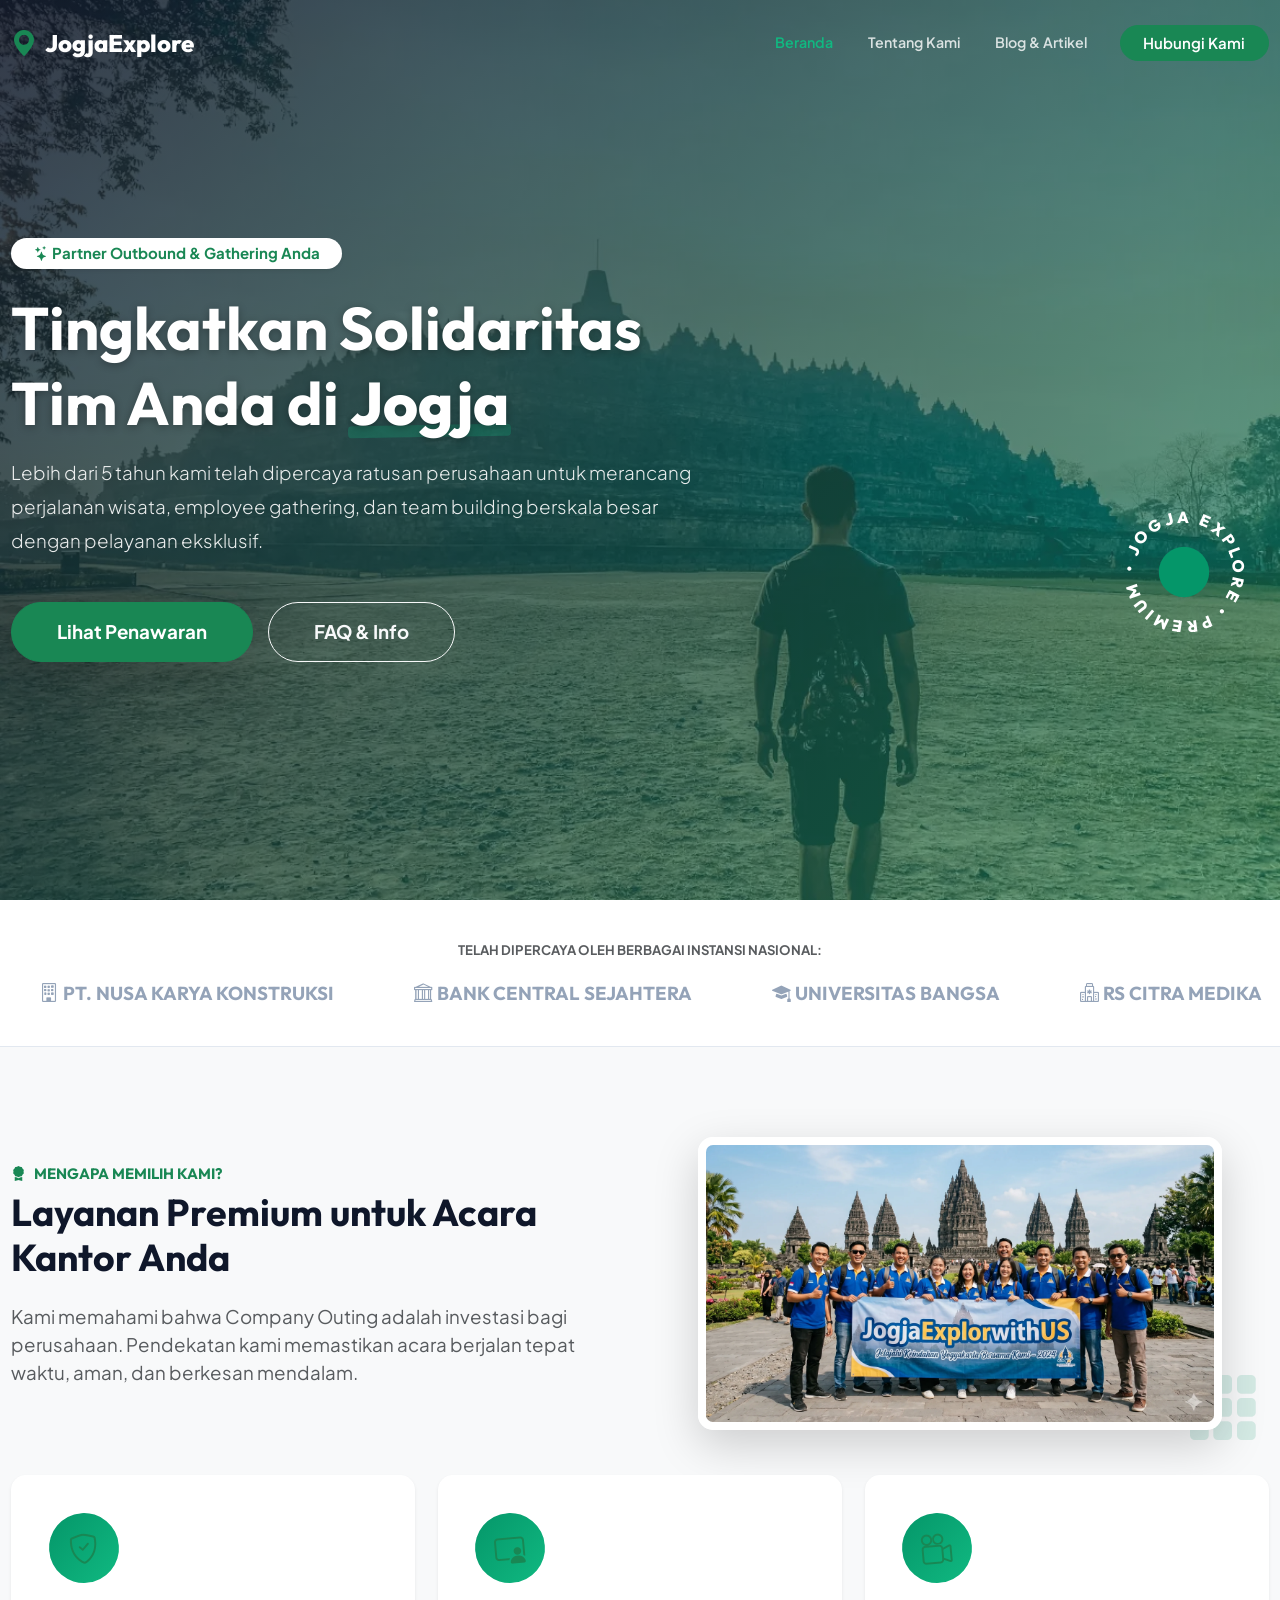
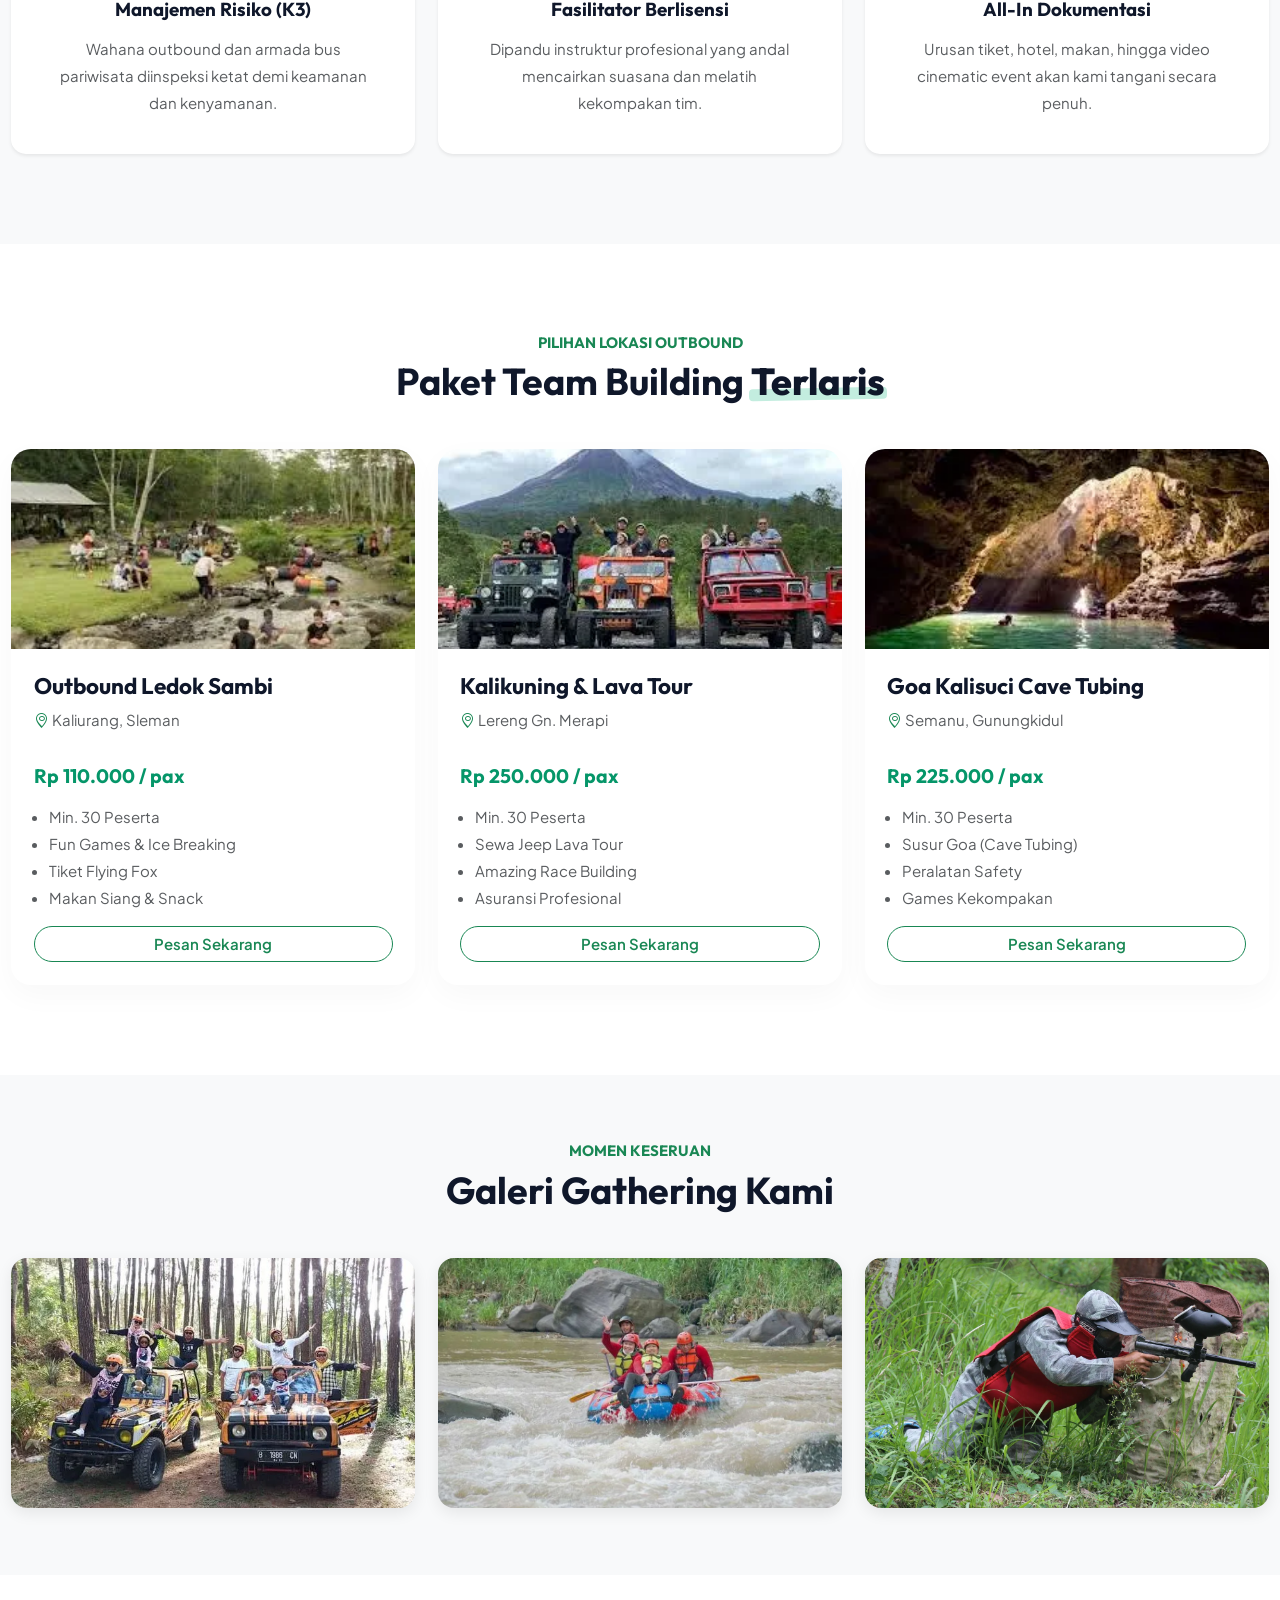
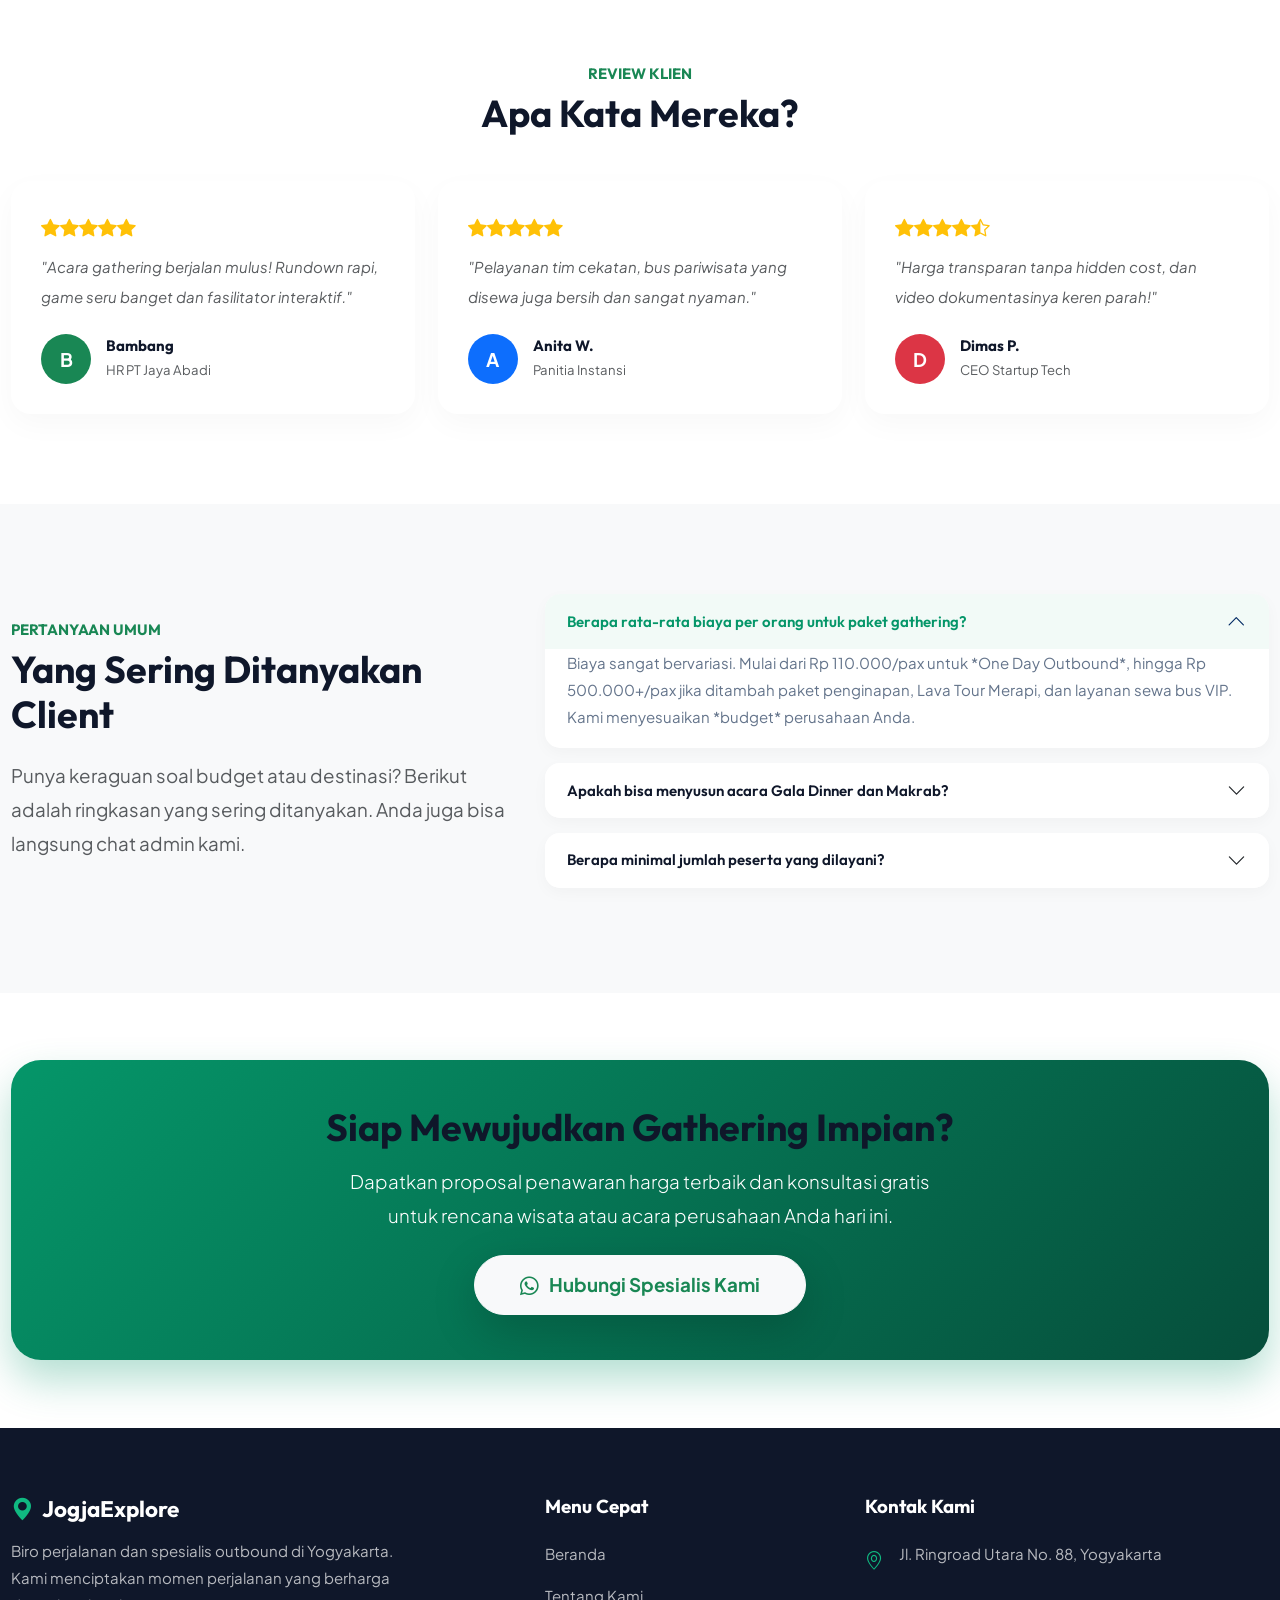
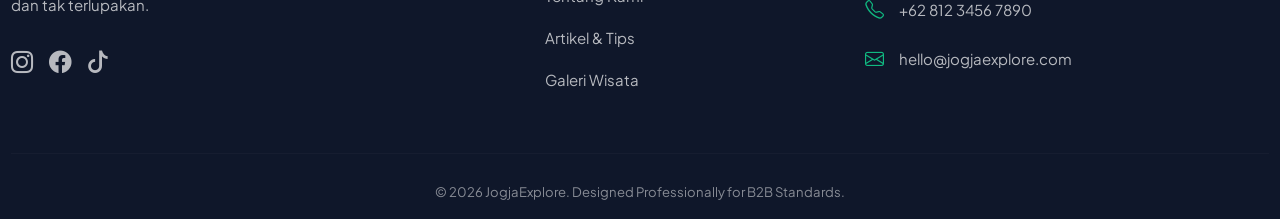
==== index.html @ be4985a9 "Add files via upload" ====
<!DOCTYPE html>
<html lang="id">
<head>
    <meta charset="UTF-8">
    <meta name="viewport" content="width=device-width, initial-scale=1.0">
    <title>JogjaExplore - Premium Travel & Outbound Organizer</title>
    <meta name="description" content="JogjaExplore adalah Event Organizer profesional di Yogyakarta yang menyediakan layanan travel premium, outbound, team building, dan corporate gathering dengan standar internasional.">
    <meta name="keywords" content="outbound jogja, gathering yogyakarta, team building, travel organizer, event organizer jogja, eo jogja, outing perusahaan">
    <meta name="robots" content="index, follow, max-snippet:-1, max-image-preview:large, max-video-preview:-1">
    <meta property="og:type" content="website">
    <meta property="og:title" content="JogjaExplore - Premium Travel & Outbound Organizer">
    <meta property="og:description" content="Event Organizer terpercaya dengan 5+ tahun pengalaman. Kami menyediakan paket outbound, team building, gathering, dan tour dengan kualitas premium.">
    <meta property="og:image" content="https://jogjaexplore.com/images/og-home.jpg">
    <meta property="og:site_name" content="JogjaExplore">
    <meta property="og:locale" content="id_ID">
    <meta name="twitter:card" content="summary_large_image">
    <meta name="twitter:title" content="JogjaExplore - Premium Travel & Outbound Organizer">
    <meta name="twitter:description" content="Event Organizer terpercaya dengan 5+ tahun pengalaman di industri MICE dan corporate gathering.">
    <meta name="theme-color" content="#059669">
    <link rel="icon" type="image/svg+xml" href="favicon.svg">
    <link rel="apple-touch-icon" href="favicon.svg">
    <link href="https://cdn.jsdelivr.net/npm/bootstrap@5.3.0/dist/css/bootstrap.min.css" rel="stylesheet">
    <link rel="stylesheet" href="https://cdn.jsdelivr.net/npm/bootstrap-icons@1.11.1/font/bootstrap-icons.css">
    <link href="https://unpkg.com/aos@2.3.1/dist/aos.css" rel="stylesheet">
    <link rel="stylesheet" href="style.css">
    <link rel="stylesheet" href="floating-buttons.css">

    <style>
        /* Efek Hover Premium untuk Card Layanan */
        .custom-hover-card {
            transition: all 0.3s cubic-bezier(0.25, 0.8, 0.25, 1);
            background-color: #ffffff;
        }

        .custom-hover-card:hover {
            transform: translateY(-8px);
            box-shadow: 0 15px 30px rgba(5, 150, 105, 0.1) !important;
            border-bottom: 4px solid #059669 !important;
        }
    </style>
</head>
<body>

    <nav class="navbar navbar-expand-lg navbar-dark fixed-top">
        <div class="container">
            <a class="navbar-brand d-flex align-items-center" href="index.html">
                <i class="bi bi-geo-alt-fill text-success fs-3 me-2"></i> JogjaExplore
            </a>
            <button class="navbar-toggler border-0 shadow-none" type="button" data-bs-toggle="collapse" data-bs-target="#navbarNav">
                <span class="navbar-toggler-icon"></span>
            </button>
            <div class="collapse navbar-collapse justify-content-end" id="navbarNav">
                <ul class="navbar-nav align-items-center">
                    <li class="nav-item"><a class="nav-link active" href="index.html">Beranda</a></li>
                    <li class="nav-item"><a class="nav-link" href="about.html">Tentang Kami</a></li>
                    <li class="nav-item"><a class="nav-link" href="blog.html">Blog & Artikel</a></li>
                    <li class="nav-item ms-lg-3 mt-3 mt-lg-0">
                        <a href="#cta" class="btn btn-success rounded-pill px-4 fw-semibold">Hubungi Kami</a>
                    </li>
                </ul>
            </div>
        </div>
    </nav>

    <header class="hero-section" style="background-image: url('images/1.pemandangan_11zon.webp');">
        <div class="container hero-content position-relative" data-aos="fade-up">
            <span class="badge bg-white text-success px-4 py-2 rounded-pill fs-6 shadow-sm mb-4">
                <i class="bi bi-stars"></i> Partner Outbound & Gathering Anda
            </span>
            <h1 class="display-3 fw-bold mb-3 lh-sm">
                Tingkatkan Solidaritas<br>Tim Anda di <span class="text-highlight">Jogja</span>
            </h1>
            <p class="lead mb-5 mx-auto" style="max-width: 700px; color: rgba(255,255,255,0.9);">
                Lebih dari 5 tahun kami telah dipercaya ratusan perusahaan untuk merancang perjalanan wisata, employee gathering, dan team building berskala besar dengan pelayanan eksklusif.
            </p>
            <div class="d-flex flex-column flex-md-row gap-3 justify-content-center">
                <a href="#paket" class="btn btn-success btn-lg rounded-pill fw-bold shadow-lg px-5 py-3">Lihat Penawaran</a>
                <a href="#faq" class="btn btn-outline-light btn-lg rounded-pill fw-bold px-5 py-3">FAQ & Info</a>
            </div>
            <div class="spin-wrapper">
                <svg class="spin-img" viewBox="0 0 100 100" xmlns="http://www.w3.org/2000/svg">
                    <path id="circlePath" fill="transparent" d="M 50, 50 m -35, 0 a 35,35 0 1,1 70,0 a 35,35 0 1,1 -70,0" />
                    <circle cx="50" cy="50" r="18" fill="#059669" />
                    <text font-family="Outfit" font-size="11.5" font-weight="800" fill="#ffffff" letter-spacing="2">
                        <textPath href="#circlePath" startOffset="0%">• JOGJA EXPLORE • PREMIUM TOUR</textPath>
                    </text>
                </svg>
            </div>
        </div>
    </header>

    <div class="client-section overflow-hidden">
        <div class="container text-center mb-3">
            <small class="text-muted fw-bold text-uppercase tracking-wide">Telah Dipercaya Oleh Berbagai Instansi Nasional:</small>
        </div>
        <div class="marquee-wrapper">
            <div class="marquee-track">
                <span class="client-logo"><i class="bi bi-building"></i> PT. Nusa Karya Konstruksi</span>
                <span class="client-logo"><i class="bi bi-bank"></i> Bank Central Sejahtera</span>
                <span class="client-logo"><i class="bi bi-mortarboard-fill"></i> Universitas Bangsa</span>
                <span class="client-logo"><i class="bi bi-hospital"></i> RS Citra Medika</span>
                <span class="client-logo"><i class="bi bi-building-gear"></i> Kementrian Inovasi RI</span>
                <span class="client-logo"><i class="bi bi-airplane-engines"></i> PT. Dirgantara Aviasi</span>
            </div>
        </div>
    </div>

    <section class="py-5 bg-light position-relative overflow-hidden">
        <div class="container py-5">
            <div class="row align-items-center mb-5 g-4">
                <div class="col-lg-6 text-center text-lg-start" data-aos="fade-right">
                    <h6 class="text-success fw-bold text-uppercase tracking-wide mb-2">
                        <i class="bi bi-award-fill me-2"></i>Mengapa Memilih Kami?
                    </h6>
                    <h2 class="fw-bold display-6 mb-4">Layanan Premium untuk Acara Kantor Anda</h2>
                    <p class="text-muted fs-5 lh-base mx-auto mx-lg-0" style="max-width: 600px;">
                        Kami memahami bahwa Company Outing adalah investasi bagi perusahaan. Pendekatan kami memastikan acara berjalan tepat waktu, aman, dan berkesan mendalam.
                    </p>
                </div>

                <div class="col-lg-6 d-flex justify-content-center position-relative" data-aos="fade-left" data-aos-delay="100">
                    <img src="images/about1_11zon.webp" 
                         alt="Kerjasama Tim" 
                         class="img-fluid rounded-4 shadow-lg position-relative z-1"
                         style="max-width: 85%; border: 8px solid white;">
                    
                    <div class="position-absolute z-0" style="bottom: -15px; right: 20px; font-size: 5rem; color: rgba(5, 150, 105, 0.15); line-height: 0;">
                        <i class="bi bi-grid-3x3-gap-fill"></i>
                    </div>
                </div>
            </div>

            <div class="row g-4">
                <div class="col-12 col-md-4" data-aos="fade-up" data-aos-delay="100">
                    <div class="card h-100 border-0 shadow-sm p-3 custom-hover-card rounded-4">
                        <div class="card-body text-center">
                            <div class="icon-box mb-3 bg-success bg-opacity-10 text-success rounded-circle d-inline-flex align-items-center justify-content-center" style="width: 70px; height: 70px;">
                                <i class="bi bi-shield-check fs-2"></i>
                            </div>
                            <h4 class="fw-bold mb-3 fs-5">Manajemen Risiko (K3)</h4>
                            <p class="text-muted mb-0">Wahana outbound dan armada bus pariwisata diinspeksi ketat demi keamanan dan kenyamanan.</p>
                        </div>
                    </div>
                </div>
                <div class="col-12 col-md-4" data-aos="fade-up" data-aos-delay="200">
                    <div class="card h-100 border-0 shadow-sm p-3 custom-hover-card rounded-4">
                        <div class="card-body text-center">
                            <div class="icon-box mb-3 bg-success bg-opacity-10 text-success rounded-circle d-inline-flex align-items-center justify-content-center" style="width: 70px; height: 70px;">
                                <i class="bi bi-person-video3 fs-2"></i>
                            </div>
                            <h4 class="fw-bold mb-3 fs-5">Fasilitator Berlisensi</h4>
                            <p class="text-muted mb-0">Dipandu instruktur profesional yang andal mencairkan suasana dan melatih kekompakan tim.</p>
                        </div>
                    </div>
                </div>
                <div class="col-12 col-md-4" data-aos="fade-up" data-aos-delay="300">
                    <div class="card h-100 border-0 shadow-sm p-3 custom-hover-card rounded-4">
                        <div class="card-body text-center">
                            <div class="icon-box mb-3 bg-success bg-opacity-10 text-success rounded-circle d-inline-flex align-items-center justify-content-center" style="width: 70px; height: 70px;">
                                <i class="bi bi-camera-reels fs-2"></i>
                            </div>
                            <h4 class="fw-bold mb-3 fs-5">All-In Dokumentasi</h4>
                            <p class="text-muted mb-0">Urusan tiket, hotel, makan, hingga video cinematic event akan kami tangani secara penuh.</p>
                        </div>
                    </div>
                </div>
            </div>
        </div>
    </section>

    <section id="paket" class="py-5 bg-white">
        <div class="container py-5">
            <div class="text-center mb-5" data-aos="zoom-in">
                <h6 class="text-success fw-bold">PILIHAN LOKASI OUTBOUND</h6>
                <h2 class="fw-bold display-6">Paket Team Building <span class="text-highlight">Terlaris</span></h2>
            </div>
            <div class="row g-3 g-md-4">
                <div class="col-6 col-lg-4" data-aos="fade-up" data-aos-delay="100">
                    <div class="card">
                        <img src="images/2. ledok Sambi_11zon.webp" class="card-img-top" alt="Ledok Sambi">
                        <div class="card-body">
                            <h4 class="fw-bold">Outbound Ledok Sambi</h4>
                            <p class="text-muted"><i class="bi bi-geo-alt text-success"></i> Kaliurang, Sleman</p>
                            <div class="price-tag">Rp 110.000 <span>/ pax</span></div>
                            <ul class="text-muted px-3">
                                <li>Min. 30 Peserta</li>
                                <li>Fun Games & Ice Breaking</li>
                                <li>Tiket Flying Fox</li>
                                <li>Makan Siang & Snack</li>
                            </ul>
                            <a href="#cta" class="btn btn-outline-success rounded-pill mt-auto w-100 fw-semibold">Pesan Sekarang</a>
                        </div>
                    </div>
                </div>
                <div class="col-6 col-lg-4" data-aos="fade-up" data-aos-delay="200">
                    <div class="card">
                        <img src="images/3.merapi_11zon.webp" class="card-img-top" alt="Lava Tour Merapi">
                        <div class="card-body">
                            <h4 class="fw-bold">Kalikuning & Lava Tour</h4>
                            <p class="text-muted"><i class="bi bi-geo-alt text-success"></i> Lereng Gn. Merapi</p>
                            <div class="price-tag">Rp 250.000 <span>/ pax</span></div>
                            <ul class="text-muted px-3">
                                <li>Min. 30 Peserta</li>
                                <li>Sewa Jeep Lava Tour</li>
                                <li>Amazing Race Building</li>
                                <li>Asuransi Profesional</li>
                            </ul>
                            <a href="#cta" class="btn btn-outline-success rounded-pill mt-auto w-100 fw-semibold">Pesan Sekarang</a>
                        </div>
                    </div>
                </div>
                <div class="col-6 col-lg-4" data-aos="fade-up" data-aos-delay="300">
                    <div class="card">
                        <img src="images/Goa Kalisuci.webp" class="card-img-top" alt="Goa Kalisuci">
                        <div class="card-body">
                            <h4 class="fw-bold">Goa Kalisuci Cave Tubing</h4>
                            <p class="text-muted"><i class="bi bi-geo-alt text-success"></i> Semanu, Gunungkidul</p>
                            <div class="price-tag">Rp 225.000 <span>/ pax</span></div>
                            <ul class="text-muted px-3">
                                <li>Min. 30 Peserta</li>
                                <li>Susur Goa (Cave Tubing)</li>
                                <li>Peralatan Safety</li>
                                <li>Games Kekompakan</li>
                            </ul>
                            <a href="#cta" class="btn btn-outline-success rounded-pill mt-auto w-100 fw-semibold">Pesan Sekarang</a>
                        </div>
                    </div>
                </div>
            </div>
        </div>
    </section>

    <section class="py-5 bg-light">
        <div class="container py-4">
            <div class="text-center mb-5" data-aos="fade-up">
                <h6 class="text-success fw-bold">MOMEN KESERUAN</h6>
                <h2 class="fw-bold display-6">Galeri Gathering Kami</h2>
            </div>
            <div class="row g-3 g-md-4 gallery-scroll-row">
                <div class="col-6 col-md-4" data-aos="zoom-in" data-aos-delay="100">
                    <div class="gallery-item"><img src="images/galeri1_11zon.webp" class="gallery-img" alt="Company Gathering"></div>
                </div>
                <div class="col-6 col-md-4" data-aos="zoom-in" data-aos-delay="200">
                    <div class="gallery-item"><img src="images/galeri2_11zon.webp" class="gallery-img" alt="Team Building Jogja"></div>
                </div>
                <div class="col-6 col-md-4" data-aos="zoom-in" data-aos-delay="300">
                    <div class="gallery-item"><img src="images/galeri3.webp" class="gallery-img" alt="Outbound Seru"></div>
                </div>
            </div>
        </div>
    </section>

    <section class="py-5 bg-white">
        <div class="container py-5">
            <div class="text-center mb-5" data-aos="fade-up">
                <h6 class="text-success fw-bold">REVIEW KLIEN</h6>
                <h2 class="fw-bold display-6">Apa Kata Mereka?</h2>
            </div>
            <div class="row g-3 g-md-4">
                <div class="col-6 col-md-4" data-aos="fade-up" data-aos-delay="100">
                    <div class="testimonial-card">
                        <div class="text-warning mb-2 fs-5"><i class="bi bi-star-fill"></i><i class="bi bi-star-fill"></i><i class="bi bi-star-fill"></i><i class="bi bi-star-fill"></i><i class="bi bi-star-fill"></i></div>
                        <p class="fst-italic text-muted mb-4 lh-lg">"Acara gathering berjalan mulus! Rundown rapi, game seru banget dan fasilitator interaktif."</p>
                        <div class="d-flex align-items-center mt-auto">
                            <div class="bg-success text-white rounded-circle d-flex align-items-center justify-content-center fw-bold fs-5" style="width: 50px; height: 50px;">B</div>
                            <div class="ms-3">
                                <h6 class="mb-0 fw-bold">Bambang</h6>
                                <small class="text-muted">HR PT Jaya Abadi</small>
                            </div>
                        </div>
                    </div>
                </div>
                <div class="col-6 col-md-4" data-aos="fade-up" data-aos-delay="200">
                    <div class="testimonial-card">
                        <div class="text-warning mb-2 fs-5"><i class="bi bi-star-fill"></i><i class="bi bi-star-fill"></i><i class="bi bi-star-fill"></i><i class="bi bi-star-fill"></i><i class="bi bi-star-fill"></i></div>
                        <p class="fst-italic text-muted mb-4 lh-lg">"Pelayanan tim cekatan, bus pariwisata yang disewa juga bersih dan sangat nyaman."</p>
                        <div class="d-flex align-items-center mt-auto">
                            <div class="bg-primary text-white rounded-circle d-flex align-items-center justify-content-center fw-bold fs-5" style="width: 50px; height: 50px;">A</div>
                            <div class="ms-3">
                                <h6 class="mb-0 fw-bold">Anita W.</h6>
                                <small class="text-muted">Panitia Instansi</small>
                            </div>
                        </div>
                    </div>
                </div>
                <div class="col-6 col-md-4" data-aos="fade-up" data-aos-delay="300">
                    <div class="testimonial-card">
                        <div class="text-warning mb-2 fs-5"><i class="bi bi-star-fill"></i><i class="bi bi-star-fill"></i><i class="bi bi-star-fill"></i><i class="bi bi-star-fill"></i><i class="bi bi-star-half"></i></div>
                        <p class="fst-italic text-muted mb-4 lh-lg">"Harga transparan tanpa hidden cost, dan video dokumentasinya keren parah!"</p>
                        <div class="d-flex align-items-center mt-auto">
                            <div class="bg-danger text-white rounded-circle d-flex align-items-center justify-content-center fw-bold fs-5" style="width: 50px; height: 50px;">D</div>
                            <div class="ms-3">
                                <h6 class="mb-0 fw-bold">Dimas P.</h6>
                                <small class="text-muted">CEO Startup Tech</small>
                            </div>
                        </div>
                    </div>
                </div>
            </div>
        </div>
    </section>

    <section id="faq" class="py-5 bg-light">
        <div class="container py-5">
            <div class="row align-items-center">
                <div class="col-lg-5 mb-5 mb-lg-0" data-aos="fade-right">
                    <h6 class="text-success fw-bold">PERTANYAAN UMUM</h6>
                    <h2 class="fw-bold display-6 mb-4">Yang Sering Ditanyakan Client</h2>
                    <p class="text-muted fs-5">Punya keraguan soal budget atau destinasi? Berikut adalah ringkasan yang sering ditanyakan. Anda juga bisa langsung chat admin kami.</p>
                </div>
                <div class="col-lg-7" data-aos="fade-left">
                    <div class="accordion" id="faqAccordion">
                        <div class="accordion-item">
                            <h2 class="accordion-header">
                                <button class="accordion-button" type="button" data-bs-toggle="collapse" data-bs-target="#faq1">Berapa rata-rata biaya per orang untuk paket gathering?</button>
                            </h2>
                            <div id="faq1" class="accordion-collapse collapse show" data-bs-parent="#faqAccordion">
                                <div class="accordion-body">Biaya sangat bervariasi. Mulai dari Rp 110.000/pax untuk *One Day Outbound*, hingga Rp 500.000+/pax jika ditambah paket penginapan, Lava Tour Merapi, dan layanan sewa bus VIP. Kami menyesuaikan *budget* perusahaan Anda.</div>
                            </div>
                        </div>
                        <div class="accordion-item">
                            <h2 class="accordion-header">
                                <button class="accordion-button collapsed" type="button" data-bs-toggle="collapse" data-bs-target="#faq2">Apakah bisa menyusun acara Gala Dinner dan Makrab?</button>
                            </h2>
                            <div id="faq2" class="accordion-collapse collapse" data-bs-parent="#faqAccordion">
                                <div class="accordion-body">Tentu saja! Sebagai Event Organizer utuh, kami juga merancang acara malam hari seperti Gala Dinner, Live Music Acoustic, dan acara penganugerahan (Awarding) di hotel/resort.</div>
                            </div>
                        </div>
                        <div class="accordion-item">
                            <h2 class="accordion-header">
                                <button class="accordion-button collapsed" type="button" data-bs-toggle="collapse" data-bs-target="#faq3">Berapa minimal jumlah peserta yang dilayani?</button>
                            </h2>
                            <div id="faq3" class="accordion-collapse collapse" data-bs-parent="#faqAccordion">
                                <div class="accordion-body">Untuk aktivitas *corporate outbound* idealnya minimal 30 peserta. Namun, kami juga melayani paket *Family Gathering* untuk rombongan berskala kecil.</div>
                            </div>
                        </div>
                    </div>
                </div>
            </div>
        </div>
    </section>

    <section id="cta" class="py-5 bg-white">
        <div class="container py-4">
            <div class="cta-section p-4 p-md-5 text-center text-white" data-aos="zoom-in">
                <div class="position-relative" style="z-index: 1;">
                    <h2 class="display-6 fw-bold mb-3">Siap Mewujudkan Gathering Impian?</h2>
                    <p class="lead mb-4 mx-auto" style="max-width: 600px;">Dapatkan proposal penawaran harga terbaik dan konsultasi gratis untuk rencana wisata atau acara perusahaan Anda hari ini.</p>
                    <a href="https://wa.me/6281234567890" target="_blank" class="btn btn-light btn-lg rounded-pill px-4 px-md-5 py-2 py-md-3 fw-bold text-success shadow-lg">
                        <i class="bi bi-whatsapp me-2"></i> Hubungi Spesialis Kami
                    </a>
                </div>
            </div>
        </div>
    </section>

    <footer class="pt-5 pb-3">
        <div class="container pt-4">
            <div class="row mb-4">
                <div class="col-lg-4 mb-4 text-lg-start">
                    <h4 class="fw-bold mb-3 d-flex align-items-center justify-content-lg-start">
                        <i class="bi bi-geo-alt-fill text-success me-2"></i> JogjaExplore
                    </h4>
                    <p style="color: rgba(255,255,255,0.7); line-height: 1.8;">Biro perjalanan dan spesialis outbound di Yogyakarta. Kami menciptakan momen perjalanan yang berharga dan tak terlupakan.</p>
                    <div class="d-flex gap-3 mt-4 justify-content-lg-start">
                        <a href="#" class="fs-4 hover-lift"><i class="bi bi-instagram"></i></a>
                        <a href="#" class="fs-4 hover-lift"><i class="bi bi-facebook"></i></a>
                        <a href="#" class="fs-4 hover-lift"><i class="bi bi-tiktok"></i></a>
                    </div>
                </div>
                <div class="col-lg-3 offset-lg-1 mb-4 text-lg-start">
                    <h5 class="fw-bold mb-4">Menu Cepat</h5>
                    <ul class="list-unstyled d-flex flex-column gap-3" style="color: rgba(255,255,255,0.7);">
                        <li><a href="index.html">Beranda</a></li>
                        <li><a href="about.html">Tentang Kami</a></li>
                        <li><a href="blog.html">Artikel & Tips</a></li>
                        <li><a href="#paket">Galeri Wisata</a></li>
                    </ul>
                </div>
                <div class="col-lg-4 mb-4 text-lg-start">
                    <h5 class="fw-bold mb-4">Kontak Kami</h5>
                    <ul class="list-unstyled d-flex flex-column gap-3" style="color: rgba(255,255,255,0.7);">
                        <li class="d-flex align-items-start justify-content-lg-start">
                            <i class="bi bi-geo-alt text-success me-3 mt-1 fs-5"></i> 
                            <span>Jl. Ringroad Utara No. 88, Yogyakarta</span>
                        </li>
                        <li class="d-flex align-items-center justify-content-lg-start">
                            <i class="bi bi-telephone text-success me-3 fs-5"></i> 
                            <span>+62 812 3456 7890</span>
                        </li>
                        <li class="d-flex align-items-center justify-content-lg-start">
                            <i class="bi bi-envelope text-success me-3 fs-5"></i> 
                            <span>hello@jogjaexplore.com</span>
                        </li>
                    </ul>
                </div>
            </div>
            <hr style="border-color: rgba(255,255,255,0.1);" class="mb-4">
            <div class="text-center" style="color: rgba(255,255,255,0.5);">
                <small>&copy; 2026 JogjaExplore. Designed Professionally for B2B Standards.</small>
            </div>
        </div>
    </footer>

    <a href="https://wa.me/6281234567890?text=Halo%20saya%20tertarik%20dengan%20paket%20tour%20Anda" class="floating-wa" target="_blank" rel="noopener noreferrer" aria-label="Chat WhatsApp"><i class="bi bi-whatsapp"></i></a>
    <a href="#" class="back-to-top" aria-label="Scroll to top"><i class="bi bi-arrow-up"></i></a>
    <script src="https://cdn.jsdelivr.net/npm/bootstrap@5.3.0/dist/js/bootstrap.bundle.min.js"></script>
    <script src="https://unpkg.com/aos@2.3.1/dist/aos.js"></script>
    <script src="script.js"></script>
</body>
</html>
---- style.css ----
/* =========================================
   1. GOOGLE FONTS & RESET (MODERN TYPOGRAPHY)
========================================= */
@import url('https://fonts.googleapis.com/css2?family=Outfit:wght@400;600;700;800&family=Plus+Jakarta+Sans:wght@400;500;600&display=swap');

html, body {
    overflow-x: hidden;
    font-family: 'Plus Jakarta Sans', sans-serif;
    font-size: 15px;
    line-height: 1.8;
    color: #334155;
    background-color: #fcfcfc;
    width: 100%;
    max-width: 100vw;
}

/* Container and Row Safety */
.container, .container-fluid {
    max-width: 100%;
}

h1, h2, h3, h4, h5, h6, .navbar-brand {
    font-family: 'Outfit', sans-serif;
    color: #0f172a;
}

/* Image Safety - Prevent Horizontal Overflow */
img {
    max-width: 100%;
    height: auto;
    display: block;
}

/* Button Safety */
.btn {
    max-width: 100%;
    word-wrap: break-word;
}

:root {
    --primary: #059669; /* Emerald Green Tetap Dipertahankan */
    --accent: #10b981; 
    --dark: #0f172a;
}

/* =========================================
   2. ELEMEN KREATIF (HIGHLIGHT & POP-ART)
========================================= */
.text-highlight {
    position: relative; display: inline-block; z-index: 1; font-weight: 800;
}
.text-highlight::after {
    content: ''; position: absolute; bottom: 4px; left: -2px; right: -2px; height: 12px;
    background-color: rgba(16, 185, 129, 0.25); z-index: -1; transform: rotate(-1deg); border-radius: 4px;
}

.pop-art-img-wrapper {
    position: relative; display: inline-block; z-index: 1;
}
.pop-art-img-wrapper::before {
    content: ''; position: absolute; top: 15px; left: -15px; right: 15px; bottom: -15px;
    background-image: radial-gradient(var(--primary) 2px, transparent 2px); background-size: 15px 15px;
    background-color: #ecfdf5; border-radius: 20px; z-index: -1; border: 2px solid var(--dark);
}
.pop-art-img {
    border: 2px solid var(--dark); border-radius: 20px; box-shadow: 8px 8px 0px var(--primary); transition: transform 0.3s ease; width: 100%;
}
.pop-art-img:hover { transform: translate(-4px, -4px); box-shadow: 12px 12px 0px var(--primary); }

.spin-wrapper {
    position: absolute; bottom: 20px; right: 2%; width: 140px; height: 140px; z-index: 10;
}
.spin-img { width: 100%; height: 100%; animation: spin-slow 15s linear infinite; }
@keyframes spin-slow { 100% { transform: rotate(360deg); } }

/* =========================================
   3. NAVBAR, HERO, & MARQUEE
========================================= */
.navbar { transition: all 0.3s ease; padding: 15px 0; }
.navbar.scrolled {
    background-color: rgba(15, 23, 42, 0.98) !important; backdrop-filter: blur(10px); padding: 10px 0; box-shadow: 0 4px 20px rgba(0,0,0,0.05);
}
.navbar-collapse { overflow-y: visible; }
.navbar-brand { font-weight: 800; font-size: 1.6rem; color: #fff !important; }
.nav-link { font-weight: 600; color: rgba(255,255,255,0.8) !important; font-size: 0.95rem; margin: 0 10px; position: relative; }
.nav-link:hover, .nav-link.active { color: var(--accent) !important; }

.hero-section {
    min-height: 100vh; min-height: 100svh; background-size: cover; background-position: center; background-attachment: fixed; position: relative; display: flex; align-items: center; padding-top: 80px; padding-bottom: 80px; overflow: hidden;
}
.hero-section::before {
    content: ''; position: absolute; inset: 0; background: linear-gradient(135deg, rgba(15, 23, 42, 0.85) 0%, rgba(5, 150, 105, 0.5) 100%);
}
.hero-content { position: relative; z-index: 1; color: white; width: 100%; text-align: left; }
.hero-content h1 { color: white !important; text-shadow: 0 2px 8px rgba(0, 0, 0, 0.3); }
.hero-content .lead { margin-left: 0 !important; }
.hero-content .d-flex { justify-content: flex-start !important; }
.hero-inner { min-height: 100vh; min-height: 100svh; }

.client-section { background: white; padding: 35px 0; border-bottom: 1px solid #e2e8f0; }
.marquee-wrapper { overflow: hidden; white-space: nowrap; width: 100%; position: relative; }
.marquee-track { display: inline-flex; align-items: center; animation: marquee 25s linear infinite; }
.marquee-track:hover { animation-play-state: paused; }
@keyframes marquee { 0% { transform: translateX(0); } 100% { transform: translateX(-50%); } }
.client-logo { font-size: 1.25rem; font-family: 'Outfit', sans-serif; font-weight: 700; color: #94a3b8; margin: 0 40px; text-transform: uppercase; transition: color 0.3s; cursor: default; }
.client-logo:hover { color: var(--primary); }

/* =========================================
   4. CARDS & GRID
========================================= */
.card {
    border: none; border-radius: 20px; box-shadow: 0 10px 30px rgba(0,0,0,0.03);
    transition: all 0.4s ease; overflow: hidden; height: 100%; display: flex; flex-direction: column; background: #ffffff; max-width: 100%;
}
.card:hover { transform: translateY(-10px); box-shadow: 0 20px 40px rgba(5, 150, 105, 0.15); }
.card-img-top { height: 200px; object-fit: cover; width: 100%; max-width: 100%; transition: transform 0.5s ease; }
.card:hover .card-img-top { transform: scale(1.05); }
.card-body { padding: 1.5rem; display: flex; flex-direction: column; flex-grow: 1; }
.icon-box {
    width: 65px; height: 65px; background: linear-gradient(135deg, var(--primary), var(--accent));
    color: white; border-radius: 18px; display: flex; align-items: center; justify-content: center;
    font-size: 1.8rem; margin-bottom: 20px; transform: rotate(-5deg); transition: all 0.3s ease;
}
.card:hover .icon-box { transform: rotate(0deg) scale(1.1); }
.price-tag { font-size: 1.3rem; font-weight: 700; color: var(--primary); font-family: 'Outfit', sans-serif; margin: 10px 0; }

.gallery-item { overflow: hidden; border-radius: 16px; box-shadow: 0 5px 15px rgba(0,0,0,0.08); }
.gallery-img { height: 250px; width: 100%; object-fit: cover; transition: transform 0.5s; }
.gallery-item:hover .gallery-img { transform: scale(1.1); }
.testimonial-card { background: #fff; border-radius: 20px; padding: 2rem; box-shadow: 0 10px 30px rgba(0,0,0,0.03); height: 100%; display: flex; flex-direction: column; }

/* =========================================
   5. CTA SECTION, FAQ, & ARTICLE
========================================= */
.cta-section { background: linear-gradient(135deg, var(--primary) 0%, #064e3b 100%); position: relative; border-radius: 30px; overflow: hidden; box-shadow: 0 20px 40px rgba(5, 150, 105, 0.3); }
.accordion-item { border: none; background: #fff; border-radius: 15px !important; margin-bottom: 15px; box-shadow: 0 5px 15px rgba(0,0,0,0.03); overflow: hidden; }
.accordion-button { font-weight: 600; font-family: 'Outfit', sans-serif; color: var(--dark); padding: 1.2rem 1.5rem; box-shadow: none !important; }
.accordion-button:not(.collapsed) { color: var(--primary); background-color: rgba(5, 150, 105, 0.05); }
.accordion-body { color: #64748b; padding: 0 1.5rem 1.2rem 1.5rem; }

.article-body { background: white; border-radius: 20px; padding: 40px; box-shadow: 0 10px 30px rgba(0,0,0,0.03); margin-top: -80px; position: relative; z-index: 2; }
.article-body p, .article-body ul { color: #475569; font-size: 1.05rem; }

/* FOOTER LENGKAP UTUH - Memastikan teks terlihat jelas */
footer { background-color: var(--dark); color: rgba(255, 255, 255, 0.8) !important; }
footer a, footer p, footer li, footer span { color: rgba(255, 255, 255, 0.7) !important; text-decoration: none; transition: color 0.3s; }
footer h4, footer h5 { color: white !important; font-weight: 700; }
footer i.text-success { color: var(--accent) !important; }
footer a:hover { color: var(--accent) !important; }

/* =========================================
   6. RESPONSIVE DESIGN
========================================= */
@media (max-width: 991.98px) {
    .hero-section { min-height: 100vh; min-height: 100svh; padding-top: 105px; padding-bottom: 55px; overflow: hidden; }
    .hero-content { text-align: left !important; }
    .hero-content h1 { color: white !important; }
    .hero-content .d-flex { justify-content: flex-start !important; }
    .spin-wrapper { width: 110px; height: 110px; bottom: 15px; right: 2%; }
    .hero-content h1 { font-size: clamp(2.25rem, 8vw, 3rem); }
    .hero-inner { min-height: 100vh; min-height: 100svh; }
    .cta-section { border-radius: 20px; }
    .gallery-img { height: 200px; }

    .card { max-width: 100%; }
    .card-img-top { max-width: 100%; }

    footer { text-align: center !important; }
    footer [class*="col-"] { text-align: center !important; margin-bottom: 30px; }
    footer .d-flex, footer .justify-content-lg-start, footer .justify-content-start { justify-content: center !important; }
    footer ul { padding-left: 0 !important; align-items: center; }
    footer li.d-flex { flex-direction: column !important; align-items: center !important; text-align: center !important; }
    footer li.d-flex i { margin-right: 0 !important; margin-bottom: 8px; }
}

@media (max-width: 575.98px) {
    body { font-size: 15px; overflow-x: hidden; }

    .container { padding-left: 1.1rem; padding-right: 1.1rem; }

    .display-6 { font-size: 2rem !important; line-height: 1.2; }
    .lead { font-size: 1rem !important; line-height: 1.75; }
    .small { font-size: 0.9rem !important; }

    .navbar-brand { font-size: 1.35rem; }
    .navbar-collapse {
        background: rgba(15, 23, 42, 0.98);
        border-radius: 16px;
        margin-top: 1rem;
        padding: 1rem;
    }
    .nav-link { margin: 0.25rem 0; }

    .hero-section {
        min-height: 100vh;
        min-height: 100svh;
        padding-top: 92px;
        padding-bottom: 34px;
        background-attachment: scroll;
    }
    .hero-content { text-align: left !important; width: 100%; }
    .hero-content .badge {
        display: inline-block;
        margin-bottom: 1rem !important;
        max-width: 100%;
        font-size: 0.8rem !important;
    }
    .hero-content h1 {
        font-size: clamp(2rem, 9vw, 2.35rem) !important;
        line-height: 1.12;
        margin-bottom: 0.8rem !important;
        word-break: normal;
    }
    .hero-content p { font-size: 0.98rem !important; margin-bottom: 1.15rem !important; }
    .hero-content .d-flex {
        justify-content: flex-start !important;
        align-items: stretch !important;
        gap: 0.85rem !important;
    }
    .hero-content .btn {
        width: 100% !important;
        min-width: 0;
        padding: 0.78rem 1rem !important;
        margin: 0 !important;
        font-size: 0.95rem !important;
    }

    .spin-wrapper {
        position: static;
        display: block;
        width: 86px;
        height: 86px;
        margin: 1rem 0 0 auto;
    }

    .row > .col-6 {
        width: 100% !important;
        flex: 0 0 100% !important;
    }

    .gallery-scroll-row {
        flex-wrap: nowrap;
        overflow-x: auto;
        overflow-y: hidden;
        padding-bottom: 0.75rem;
        scroll-snap-type: x mandatory;
        -webkit-overflow-scrolling: touch;
    }

    .gallery-scroll-row > .col-6 {
        width: 82% !important;
        flex: 0 0 82% !important;
        scroll-snap-align: start;
    }

    #paket .row > .col-6 {
        width: 50% !important;
        flex: 0 0 50% !important;
    }

    #paket .card-img-top {
        height: 140px;
    }

    #paket .card-body {
        padding: 1rem;
    }

    #paket .card h4 {
        font-size: 1rem !important;
        line-height: 1.25;
        margin-bottom: 0.5rem;
    }

    #paket .card p,
    #paket .card li {
        font-size: 0.78rem !important;
        line-height: 1.35;
    }

    #paket .price-tag {
        font-size: 1rem;
    }

    .gallery-scroll-row::-webkit-scrollbar {
        height: 6px;
    }

    .gallery-scroll-row::-webkit-scrollbar-thumb {
        background: rgba(5, 150, 105, 0.45);
        border-radius: 999px;
    }

    .card { max-width: 100%; overflow: hidden; }
    .card-img-top { max-width: 100%; height: 220px; object-fit: cover; }
    img { max-width: 100%; height: auto; }
    .gallery-img { height: 220px; }
    .card-body, .testimonial-card { padding: 1.25rem; }

    .card h4, .card h5, .card-title, .testimonial-card h6 {
        font-size: 1.25rem !important;
        line-height: 1.3;
        margin-bottom: 0.75rem;
    }
    .card p, .card ul, .card .text-muted, .testimonial-card p {
        font-size: 0.95rem !important;
        margin-bottom: 1rem !important;
        line-height: 1.6;
    }

    .price-tag { font-size: 1.15rem; margin: 0.75rem 0; }
    .price-tag span { font-size: 0.85rem !important; }
    .btn { font-size: 0.95rem; padding: 0.65rem 1rem; }
    .badge { font-size: 0.75rem; padding: 0.35rem 0.65rem !important; margin-bottom: 0.6rem !important; }

    .icon-box { width: 56px; height: 56px; font-size: 1.45rem; margin-bottom: 1rem; }
    .testimonial-card .rounded-circle { width: 42px !important; height: 42px !important; font-size: 1rem !important; }
    .testimonial-card .text-warning { font-size: 0.9rem !important; }

    h2 { font-size: 1.75rem !important; }
    h3 { font-size: 1.45rem !important; }
    h4 { font-size: 1.25rem !important; }
    h5 { font-size: 1.1rem !important; }
    h6 { font-size: 0.95rem !important; }

    .d-none.d-md-block { display: block !important; }

    .article-body { padding: 1.5rem; margin-top: -40px; }
    .pop-art-img-wrapper::before { top: 10px; left: -10px; right: 10px; bottom: -10px; }

    footer { text-align: center !important; }
    footer [class*="col-"] { text-align: center !important; margin-bottom: 30px; }
    footer .d-flex, footer .justify-content-start { justify-content: center !important; }
    footer ul { padding-left: 0 !important; }
    footer li.d-flex { flex-direction: column !important; align-items: center !important; text-align: center !important; }
    footer li.d-flex i { margin-right: 0 !important; margin-bottom: 6px; }
    footer h4, footer h5 { font-size: 1rem !important; }
    footer p, footer li { font-size: 0.8rem !important; }
}
---- floating-buttons.css ----
/* =========================================
   FLOATING BUTTONS (WA & BACK-TO-TOP)
========================================= */
.floating-wa,
.back-to-top {
    position: fixed;
    right: 20px;
    width: 55px;
    height: 55px;
    border-radius: 50%;
    display: flex;
    align-items: center;
    justify-content: center;
    font-size: 1.5rem;
    color: white;
    text-decoration: none;
    transition: all 0.3s ease;
    box-shadow: 0 4px 15px rgba(0, 0, 0, 0.2);
    z-index: 99;
    opacity: 0;
    visibility: hidden;
    transform: scale(0) translateY(20px);
}

.floating-wa {
    bottom: 100px;
    background-color: #25D366;
    animation: float-animation 3s ease-in-out infinite;
}

.floating-wa:hover {
    background-color: #1fb855;
    transform: scale(1.1);
    box-shadow: 0 6px 20px rgba(37, 211, 102, 0.4);
    color: white;
}

.back-to-top {
    bottom: 30px;
    background-color: #059669;
}

.back-to-top:hover {
    background-color: #047857;
    transform: translateY(-5px);
    box-shadow: 0 6px 20px rgba(5, 150, 105, 0.4);
    color: white;
}

.floating-wa.show,
.back-to-top.show {
    opacity: 1;
    visibility: visible;
    transform: scale(1) translateY(0);
}

@keyframes float-animation {
    0%, 100% { transform: translateY(0px) scale(1); }
    50% { transform: translateY(-10px) scale(1); }
}

@media (max-width: 575.98px) {
    .floating-wa,
    .back-to-top {
        right: 16px;
        width: 50px;
        height: 50px;
        font-size: 1.3rem;
    }

    .floating-wa { bottom: 80px !important; }
    .back-to-top { bottom: 20px !important; }
}
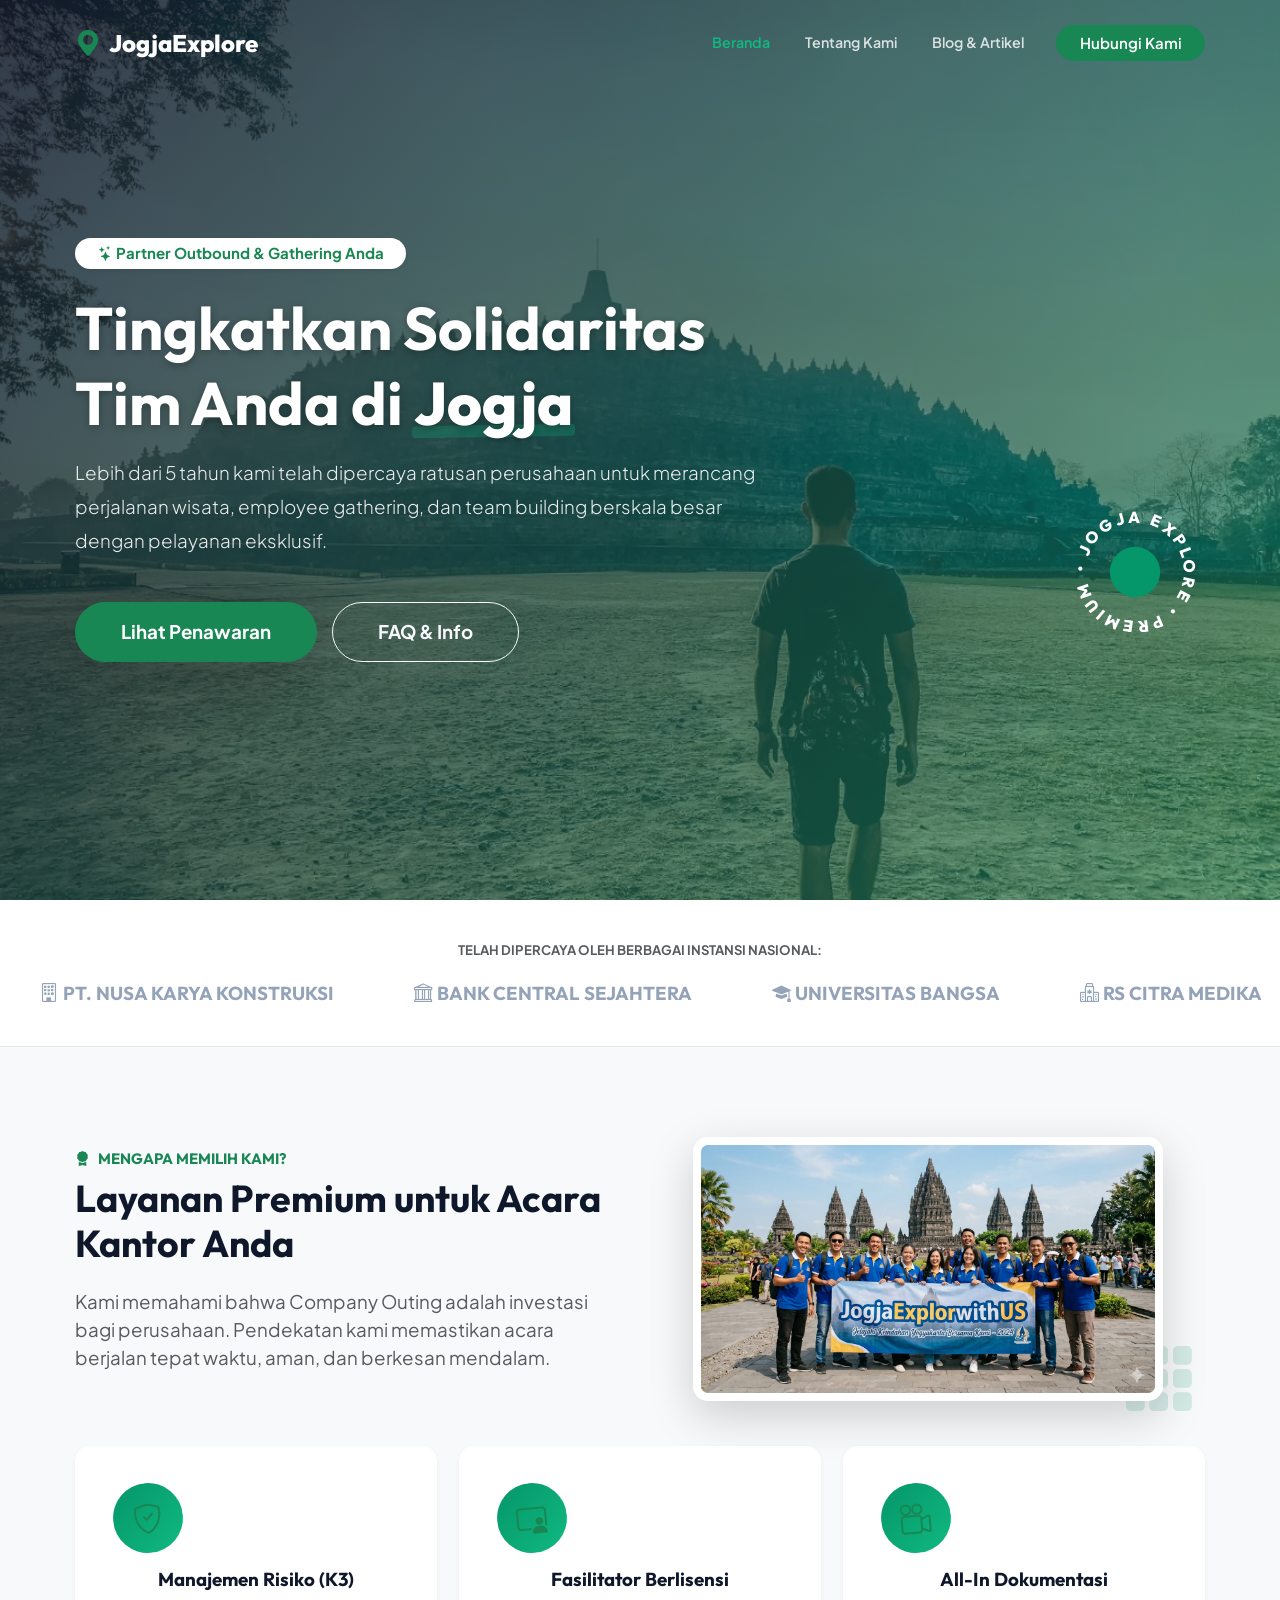
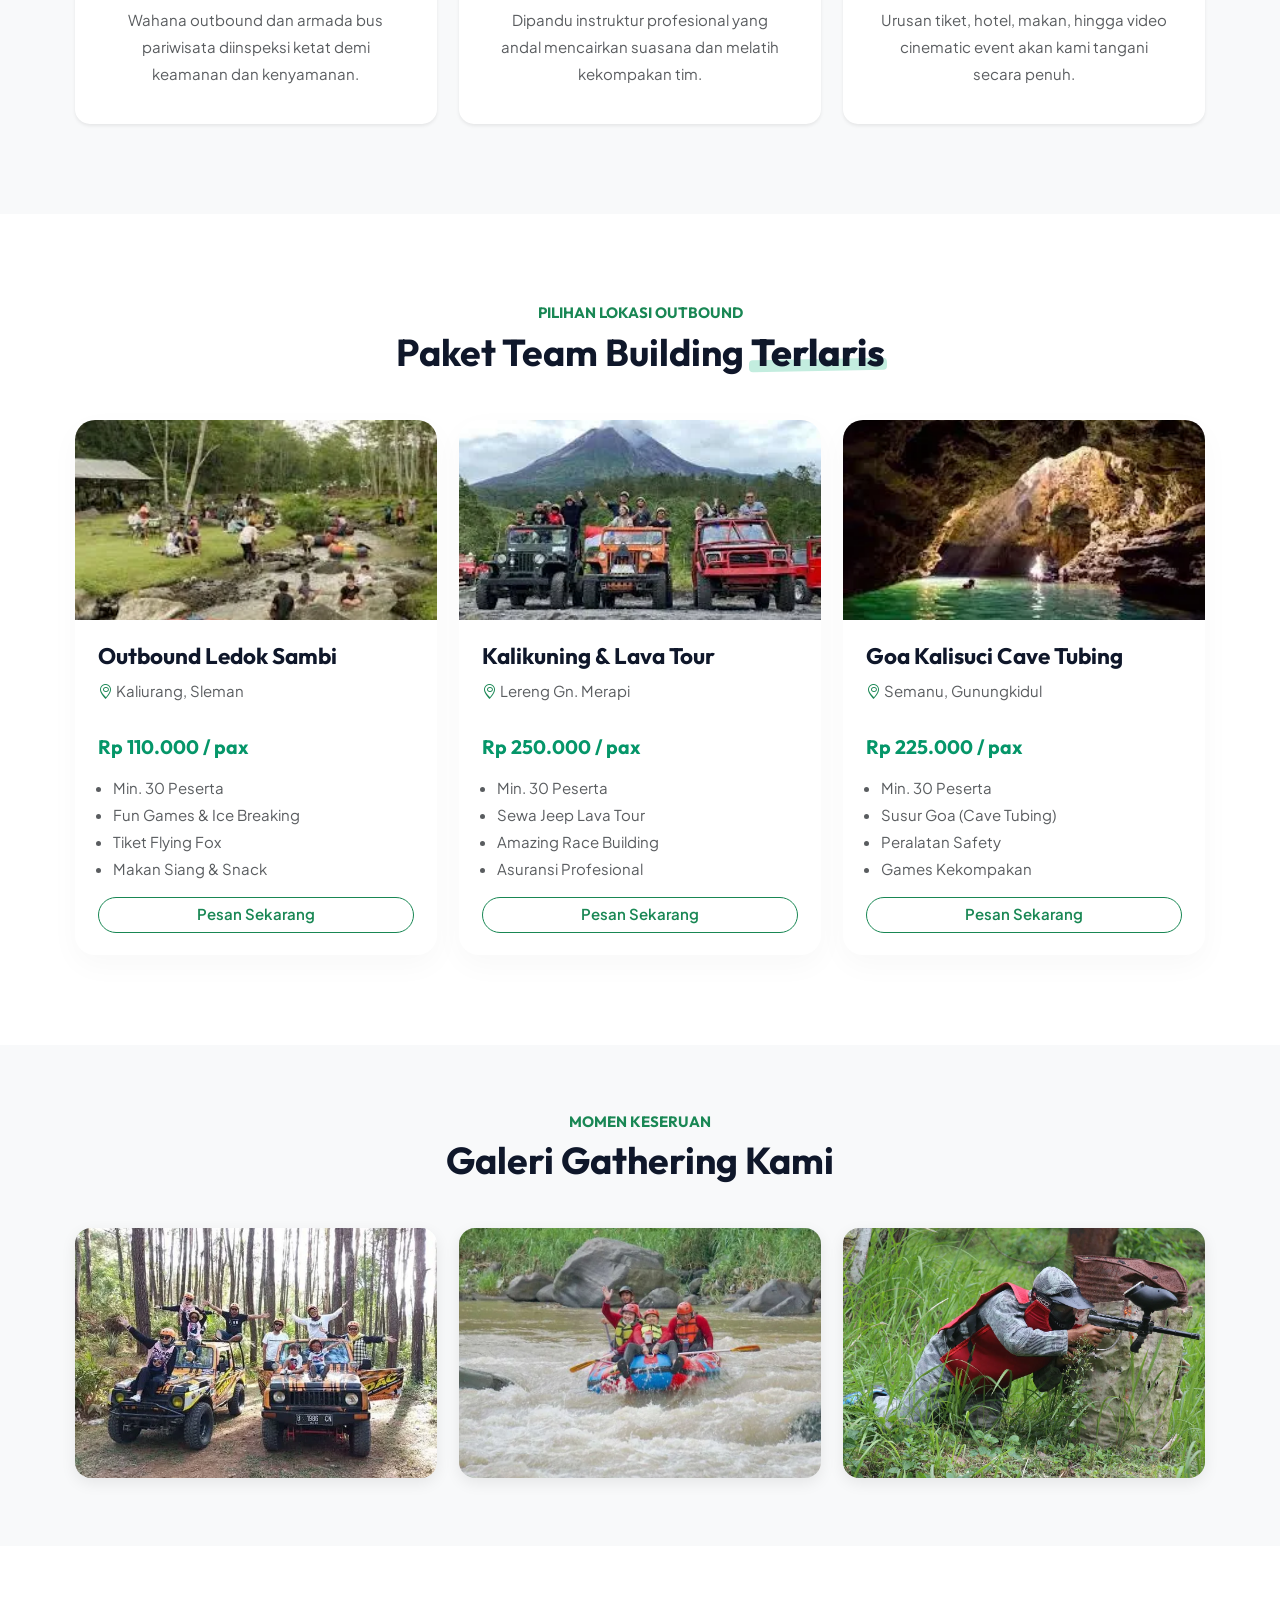
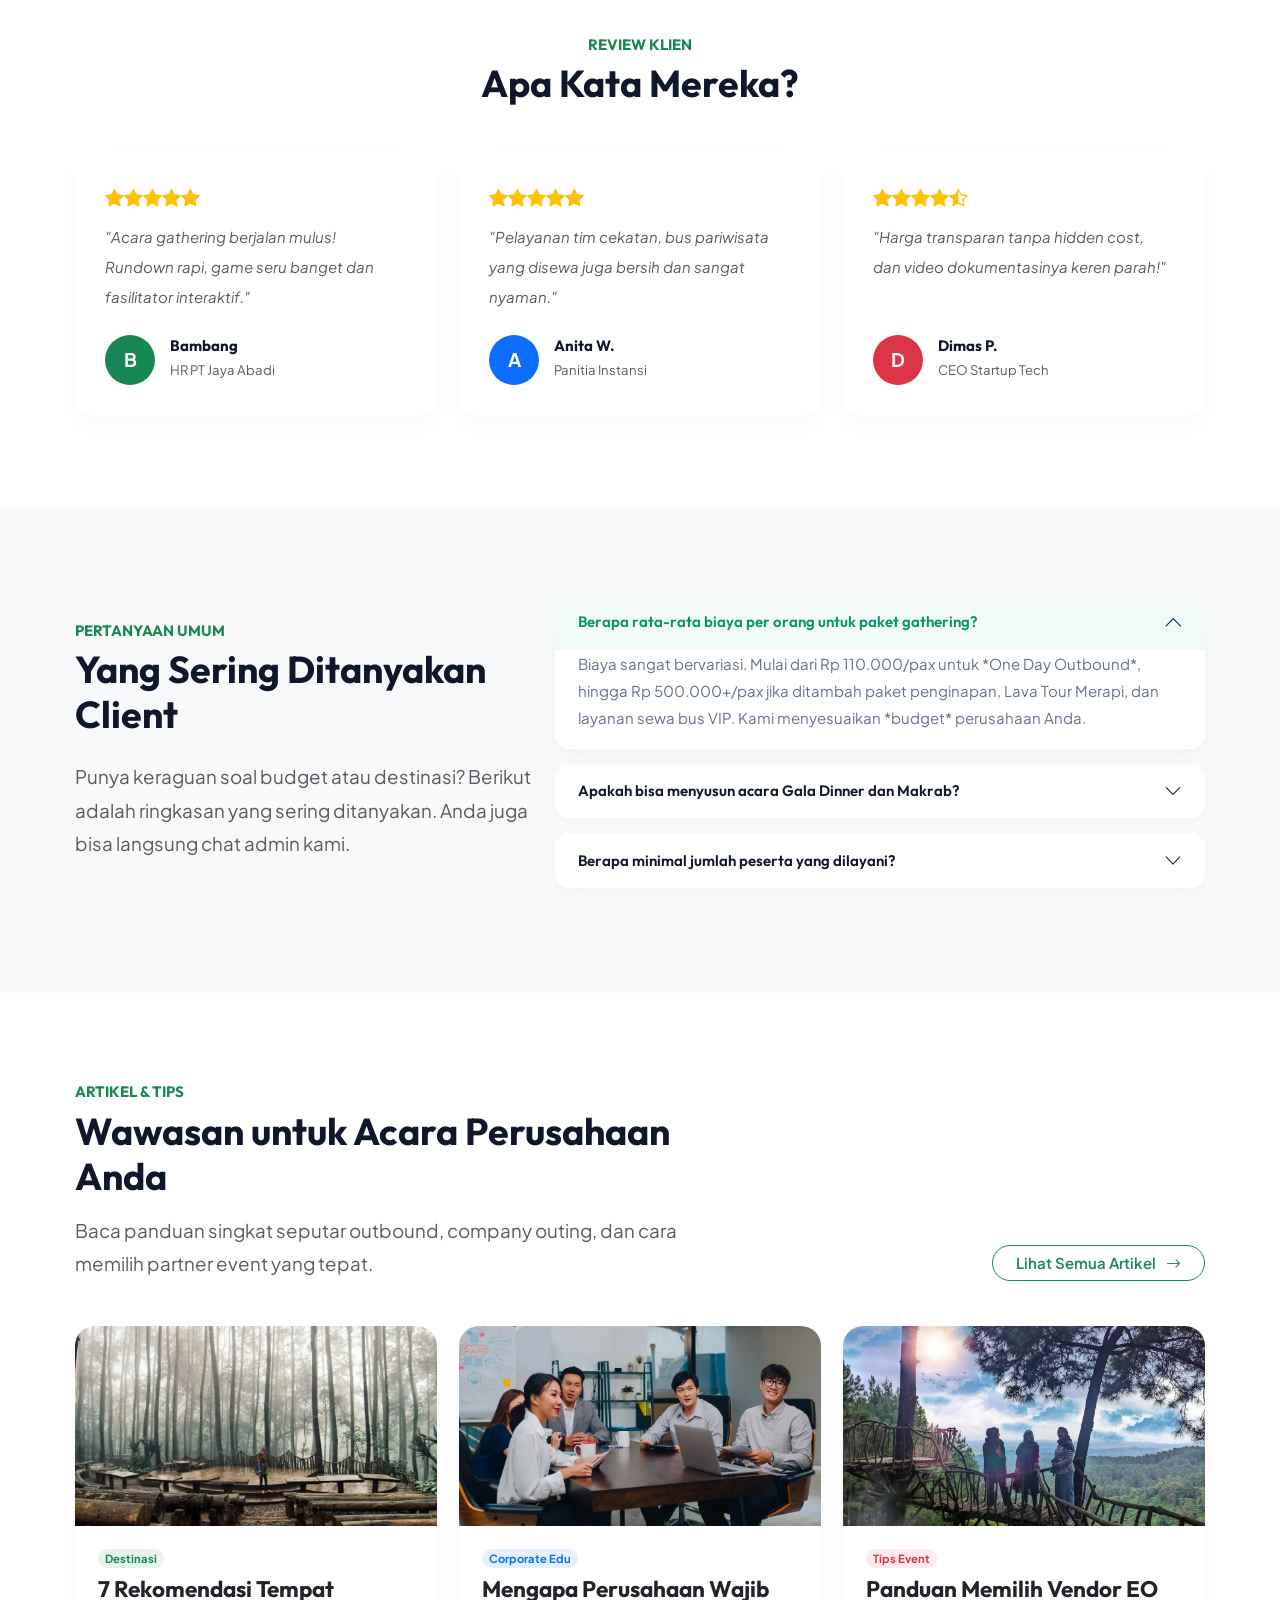
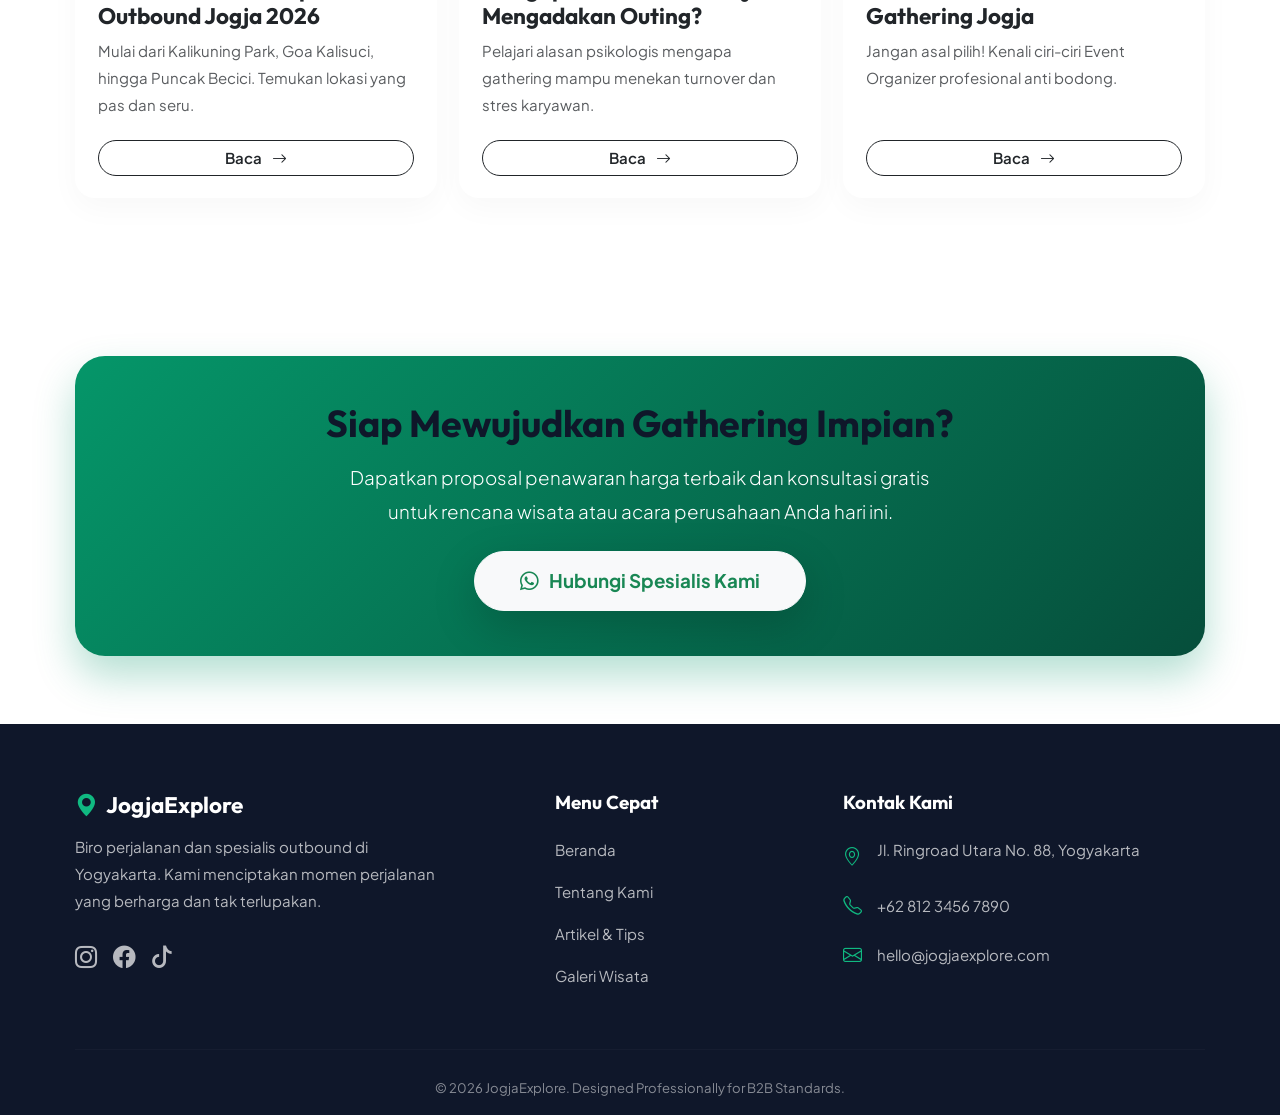
==== commit 1e6ffeae: "Add files via upload" ====
--- a/index.html
+++ b/index.html
@@ -338,11 +338,66 @@
                 </div>
             </div>
         </div>
-    </section>
-
-    <section id="cta" class="py-5 bg-white">
-        <div class="container py-4">
-            <div class="cta-section p-4 p-md-5 text-center text-white" data-aos="zoom-in">
+    </section>
+
+    <section id="blog-preview" class="py-5 bg-white">
+        <div class="container py-5">
+            <div class="row align-items-end mb-5 g-3">
+                <div class="col-lg-7" data-aos="fade-right">
+                    <h6 class="text-success fw-bold text-uppercase tracking-wide mb-2">Artikel & Tips</h6>
+                    <h2 class="fw-bold display-6 mb-3">Wawasan untuk Acara Perusahaan Anda</h2>
+                    <p class="text-muted fs-5 mb-0">Baca panduan singkat seputar outbound, company outing, dan cara memilih partner event yang tepat.</p>
+                </div>
+                <div class="col-lg-5 text-lg-end" data-aos="fade-left">
+                    <a href="blog.html" class="btn btn-outline-success rounded-pill px-4 fw-semibold">
+                        Lihat Semua Artikel <i class="bi bi-arrow-right ms-2"></i>
+                    </a>
+                </div>
+            </div>
+
+            <div class="row g-3 g-md-4">
+                <div class="col-6 col-lg-4" data-aos="fade-up" data-aos-delay="100">
+                    <div class="card h-100">
+                        <img src="images/blog1_11zon.webp" class="card-img-top" alt="Rekomendasi Outbound">
+                        <div class="card-body">
+                            <span class="badge bg-success bg-opacity-10 text-success rounded-pill align-self-start mb-2">Destinasi</span>
+                            <h4 class="card-title fw-bold">7 Rekomendasi Tempat Outbound Jogja 2026</h4>
+                            <p class="card-text text-muted mb-4 d-none d-md-block">Mulai dari Kalikuning Park, Goa Kalisuci, hingga Puncak Becici. Temukan lokasi yang pas dan seru.</p>
+                            <a href="artikel-1.html" class="btn btn-outline-dark mt-auto rounded-pill fw-semibold w-100">Baca <i class="bi bi-arrow-right d-none d-md-inline ms-2"></i></a>
+                        </div>
+                    </div>
+                </div>
+
+                <div class="col-6 col-lg-4" data-aos="fade-up" data-aos-delay="200">
+                    <div class="card h-100">
+                        <img src="images/blog2_11zon.webp" class="card-img-top" alt="Manfaat Outbound">
+                        <div class="card-body">
+                            <span class="badge bg-primary bg-opacity-10 text-primary rounded-pill align-self-start mb-2">Corporate Edu</span>
+                            <h4 class="card-title fw-bold">Mengapa Perusahaan Wajib Mengadakan Outing?</h4>
+                            <p class="card-text text-muted mb-4 d-none d-md-block">Pelajari alasan psikologis mengapa gathering mampu menekan turnover dan stres karyawan.</p>
+                            <a href="artikel-2.html" class="btn btn-outline-dark mt-auto rounded-pill fw-semibold w-100">Baca <i class="bi bi-arrow-right d-none d-md-inline ms-2"></i></a>
+                        </div>
+                    </div>
+                </div>
+
+                <div class="col-6 col-lg-4" data-aos="fade-up" data-aos-delay="300">
+                    <div class="card h-100">
+                        <img src="images/blog3.webp" class="card-img-top" alt="Tips Memilih EO">
+                        <div class="card-body">
+                            <span class="badge bg-danger bg-opacity-10 text-danger rounded-pill align-self-start mb-2">Tips Event</span>
+                            <h4 class="card-title fw-bold">Panduan Memilih Vendor EO Gathering Jogja</h4>
+                            <p class="card-text text-muted mb-4 d-none d-md-block">Jangan asal pilih! Kenali ciri-ciri Event Organizer profesional anti bodong.</p>
+                            <a href="artikel-3.html" class="btn btn-outline-dark mt-auto rounded-pill fw-semibold w-100">Baca <i class="bi bi-arrow-right d-none d-md-inline ms-2"></i></a>
+                        </div>
+                    </div>
+                </div>
+            </div>
+        </div>
+    </section>
+
+    <section id="cta" class="py-5 bg-white">
+        <div class="container py-4">
+            <div class="cta-section p-4 p-md-5 text-center text-white" data-aos="zoom-in">
                 <div class="position-relative" style="z-index: 1;">
                     <h2 class="display-6 fw-bold mb-3">Siap Mewujudkan Gathering Impian?</h2>
                     <p class="lead mb-4 mx-auto" style="max-width: 600px;">Dapatkan proposal penawaran harga terbaik dan konsultasi gratis untuk rencana wisata atau acara perusahaan Anda hari ini.</p>
--- a/style.css
+++ b/style.css
@@ -17,6 +17,8 @@
 /* Container and Row Safety */
 .container, .container-fluid {
     max-width: 100%;
+    padding-left: var(--content-gutter);
+    padding-right: var(--content-gutter);
 }
 
 h1, h2, h3, h4, h5, h6, .navbar-brand {
@@ -37,11 +39,12 @@
     word-wrap: break-word;
 }
 
-:root {
-    --primary: #059669; /* Emerald Green Tetap Dipertahankan */
-    --accent: #10b981; 
-    --dark: #0f172a;
-}
+:root {
+    --primary: #059669; /* Emerald Green Tetap Dipertahankan */
+    --accent: #10b981; 
+    --dark: #0f172a;
+    --content-gutter: clamp(1.75rem, 6vw, 5rem);
+}
 
 /* =========================================
    2. ELEMEN KREATIF (HIGHLIGHT & POP-ART)
@@ -67,9 +70,9 @@
 }
 .pop-art-img:hover { transform: translate(-4px, -4px); box-shadow: 12px 12px 0px var(--primary); }
 
-.spin-wrapper {
-    position: absolute; bottom: 20px; right: 2%; width: 140px; height: 140px; z-index: 10;
-}
+.spin-wrapper {
+    position: absolute; bottom: 20px; right: var(--content-gutter); width: 140px; height: 140px; z-index: 10;
+}
 .spin-img { width: 100%; height: 100%; animation: spin-slow 15s linear infinite; }
 @keyframes spin-slow { 100% { transform: rotate(360deg); } }
 
@@ -156,7 +159,7 @@
     .hero-content { text-align: left !important; }
     .hero-content h1 { color: white !important; }
     .hero-content .d-flex { justify-content: flex-start !important; }
-    .spin-wrapper { width: 110px; height: 110px; bottom: 15px; right: 2%; }
+    .spin-wrapper { width: 110px; height: 110px; bottom: 15px; right: var(--content-gutter); }
     .hero-content h1 { font-size: clamp(2.25rem, 8vw, 3rem); }
     .hero-inner { min-height: 100vh; min-height: 100svh; }
     .cta-section { border-radius: 20px; }
@@ -197,6 +200,11 @@
         padding-top: 92px;
         padding-bottom: 34px;
         background-attachment: scroll;
+    }
+    .hero-inner {
+        align-items: center;
+        padding-top: 70px;
+        padding-bottom: 70px;
     }
     .hero-content { text-align: left !important; width: 100%; }
     .hero-content .badge {
@@ -280,6 +288,72 @@
 
     #paket .price-tag {
         font-size: 1rem;
+    }
+
+    #blog-preview .row > .col-6 {
+        width: 50% !important;
+        flex: 0 0 50% !important;
+    }
+
+    #blog-preview .container {
+        padding-top: 2.5rem !important;
+        padding-bottom: 2.5rem !important;
+    }
+
+    #blog-preview .row.align-items-end {
+        margin-bottom: 1.5rem !important;
+    }
+
+    #blog-preview .card-img-top {
+        height: 120px;
+    }
+
+    #blog-preview .card-body {
+        padding: 0.85rem;
+    }
+
+    #blog-preview .card-title {
+        font-size: 0.84rem !important;
+        line-height: 1.25;
+    }
+
+    #blog-preview .card-text {
+        font-size: 0.72rem !important;
+        line-height: 1.35;
+        margin-bottom: 0.65rem !important;
+    }
+
+    #blog-preview .card .btn {
+        font-size: 0.82rem;
+        padding: 0.5rem 0.65rem;
+    }
+
+    #blog-preview .col-lg-5 .btn {
+        width: 100%;
+    }
+
+    #cta .container {
+        padding-top: 2rem !important;
+        padding-bottom: 2rem !important;
+    }
+
+    .cta-section {
+        border-radius: 20px;
+        padding: 1.5rem !important;
+    }
+
+    .cta-section .display-6 {
+        font-size: 1.65rem !important;
+    }
+
+    .cta-section .lead {
+        font-size: 0.95rem !important;
+        line-height: 1.6;
+    }
+
+    .cta-section .btn {
+        width: 100%;
+        white-space: normal;
     }
 
     .gallery-scroll-row::-webkit-scrollbar {
